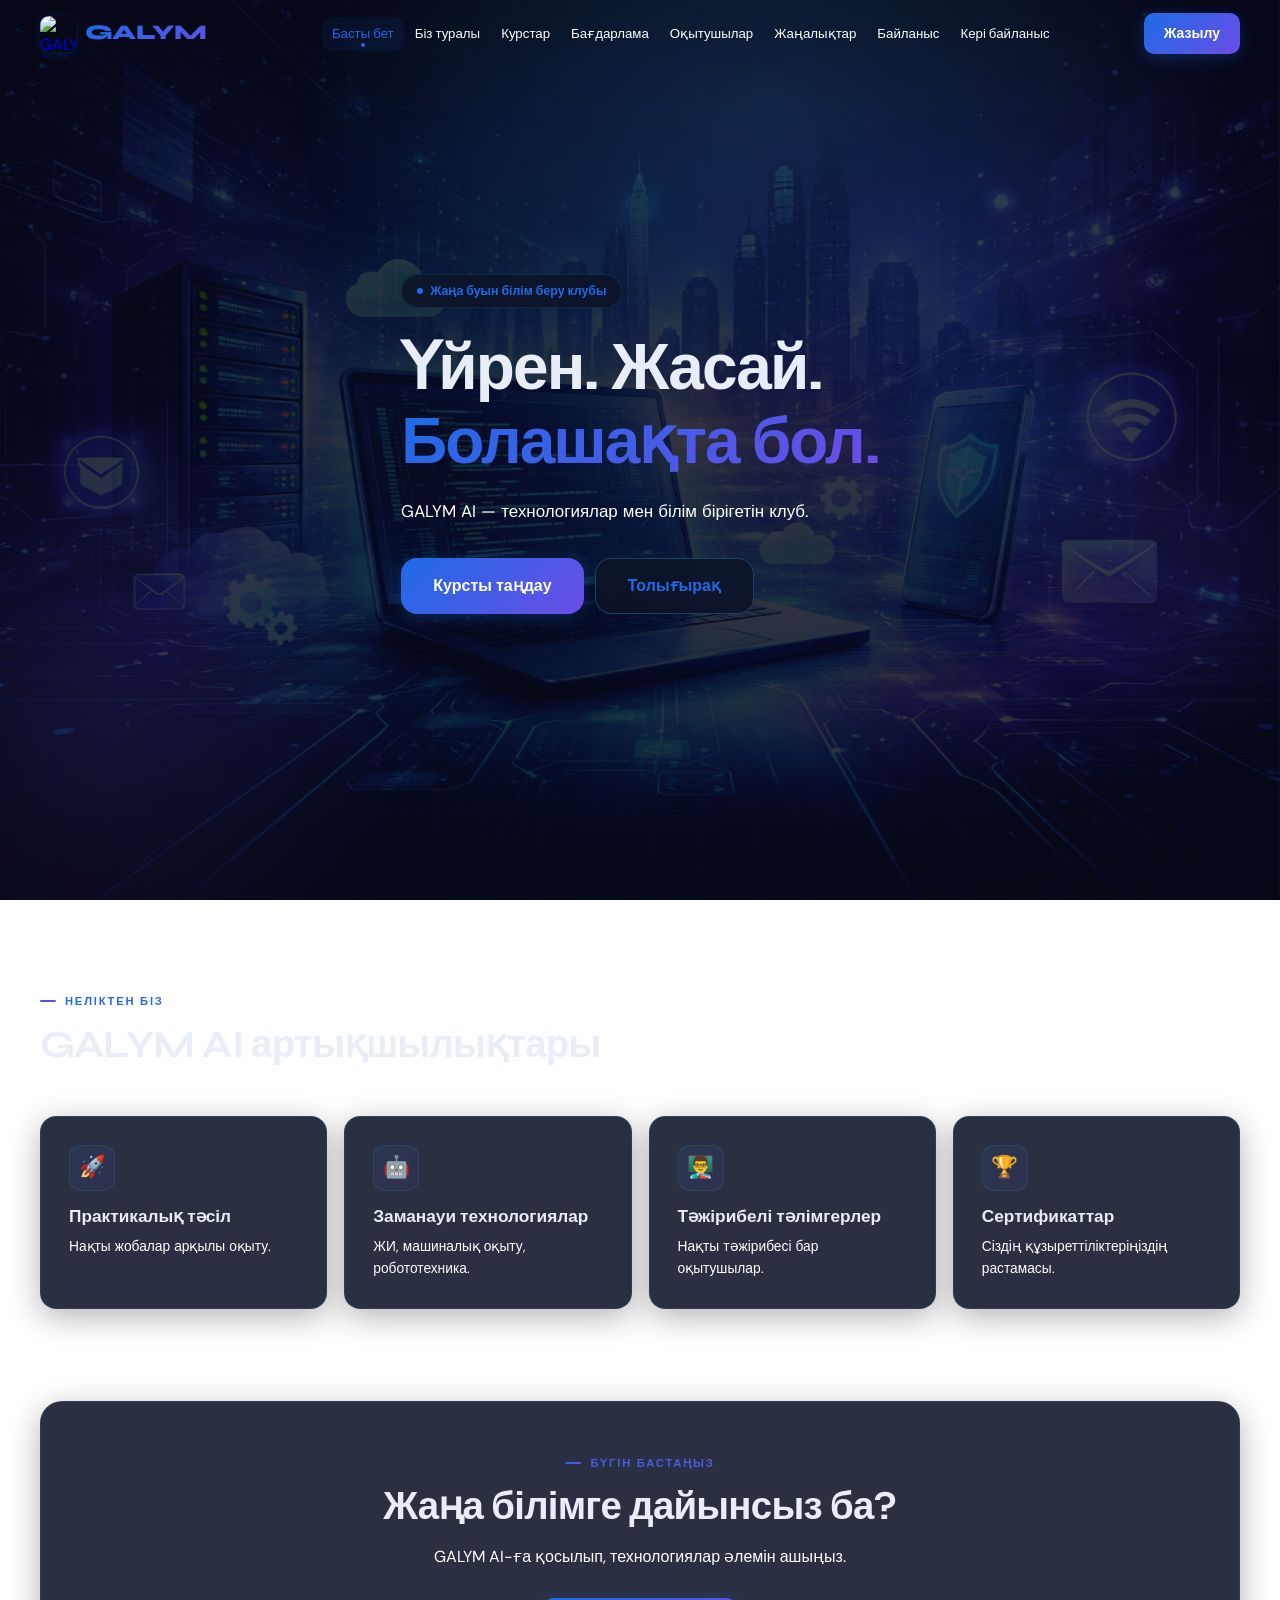
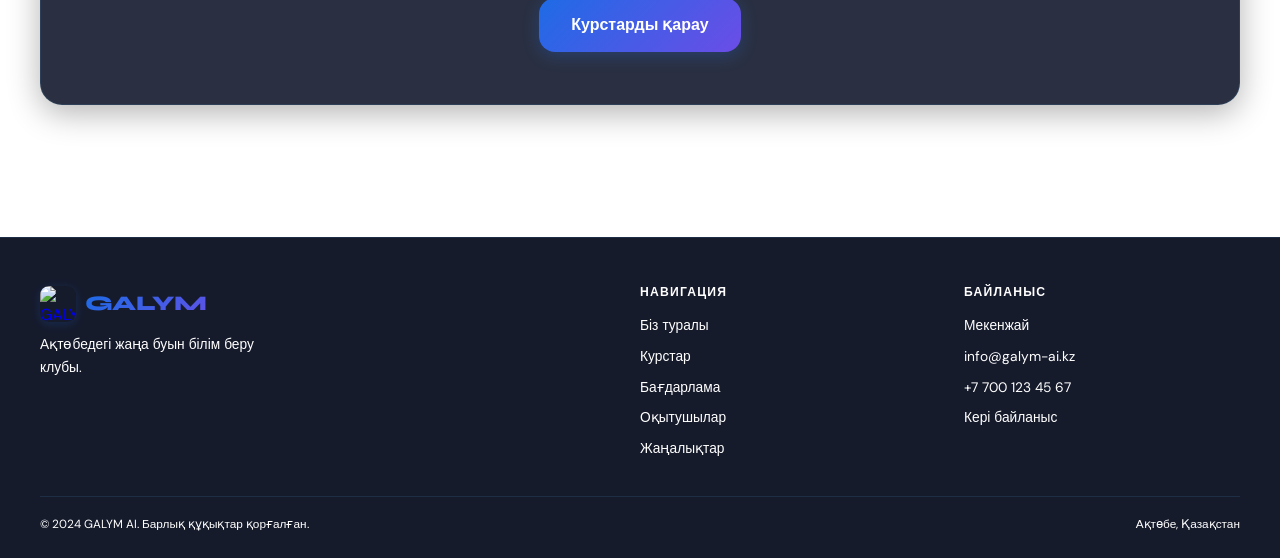
==== index.html @ 1f2f8f8c "initial commit" ====
<!DOCTYPE html>
<html lang="kz">
<head>
  <meta charset="UTF-8">
  <meta name="viewport" content="width=device-width, initial-scale=1.0">
  <title>GALYM AI — Басты бет</title>
  <link rel="preconnect" href="https://fonts.googleapis.com">
  <link rel="preconnect" href="https://fonts.gstatic.com" crossorigin>
  

<style>
@import url('https://fonts.googleapis.com/css2?family=Syne:wght@400;600;700;800&family=DM+Sans:ital,wght@0,300;0,400;0,500;1,300&display=swap');

/* ── АЙНЫМАЛЫЛАР ── */
:root {
  --blue:    #1E6BE6;
  --violet:  #6B4DE6;
  --sky:     #4AB5F5;
  --grad:    linear-gradient(135deg, #1E6BE6 0%, #6B4DE6 100%);
  --grad-r:  linear-gradient(135deg, #6B4DE6 0%, #1E6BE6 100%);
  --grad-soft: linear-gradient(135deg, rgba(30,107,230,0.09), rgba(107,77,230,0.07));
  --glow:    rgba(30,107,230,0.10);
  --bg-overlay:     rgba(5,8,22,0.82);
  --surface:        rgba(13,20,40,0.88);
  --surface-hover:  rgba(18,28,55,0.96);
  --surface-strong: rgba(15,23,46,0.95);
  --border:         rgba(74,181,245,0.12);
  --border-strong:  rgba(74,181,245,0.28);
  --text:           #E8EDF8;
  --text-muted:     #ffffff;
  --text-light:     #4A5A80;
  --shadow-card:    0 8px 32px rgba(0,0,0,0.30);
  --shadow-hover:   0 20px 56px rgba(0,0,0,0.45);
  --header-bg:      rgba(5,10,28,0.85);
  --footer-bg:      rgba(5,10,28,0.93);
  --input-bg:       rgba(10,16,38,0.80);
  --mobile-nav-bg:  #060d20;
  --font-display: 'Syne', sans-serif;
  --font-body:    'DM Sans', sans-serif;
  --radius:   16px;
  --radius-sm:10px;
  --transition: 0.28s cubic-bezier(0.4,0,0.2,1);
}

/* ── RESET ── */
*, *::before, *::after { box-sizing:border-box; margin:0; padding:0; }
html { scroll-behavior:smooth; }
body { font-family:var(--font-body); color:var(--text); line-height:1.65; overflow-x:hidden; min-height:100vh; }
::-webkit-scrollbar { width:4px; }
::-webkit-scrollbar-track { background:transparent; }
::-webkit-scrollbar-thumb { background:var(--grad); border-radius:2px; }

/* ── ФОНДЫҚ СУРЕТ ── */
.site-bg { position:fixed; inset:0; z-index:-2; background-size:cover; background-position:center; background-repeat:no-repeat; background-attachment:fixed; }
.site-bg-overlay { position:fixed; inset:0; z-index:-1; background:var(--bg-overlay); }
@media(max-width:768px){ .site-bg { background-attachment:scroll; } }

/* ── HEADER ── */
header { position:fixed; top:0; left:0; right:0; z-index:1000; padding:13px 0; transition:var(--transition); }
header.scrolled { background:var(--header-bg); backdrop-filter:blur(22px); -webkit-backdrop-filter:blur(22px); border-bottom:1px solid var(--border); box-shadow:0 2px 20px rgba(0,0,0,0.08); padding:9px 0; }
.header-inner { max-width:1280px; margin:0 auto; padding:0 40px; display:flex; align-items:center; justify-content:space-between; gap:14px; }
.logo { display:flex; align-items:center; gap:9px; text-decoration:none; flex-shrink:0; }
.logo-img { width:36px; height:36px; border-radius:9px; object-fit:cover; box-shadow:0 2px 10px rgba(30,107,230,0.20); }
.logo-text { font-family:var(--font-display); font-size:1.3rem; font-weight:800; letter-spacing:-0.03em; background:var(--grad); -webkit-background-clip:text; -webkit-text-fill-color:transparent; background-clip:text; line-height:1; }
.logo-text span { opacity:0.7; }
nav { display:flex; align-items:center; gap:1px; }
nav a { color:var(--text-muted); text-decoration:none; font-size:0.83rem; font-weight:500; padding:6px 10px; border-radius:var(--radius-sm); transition:var(--transition); white-space:nowrap; position:relative; }
nav a:hover { color:var(--blue); background:var(--glow); }
nav a.active { color:var(--blue); background:rgba(30,107,230,0.08); }
nav a.active::after { content:''; position:absolute; bottom:4px; left:50%; transform:translateX(-50%); width:4px; height:4px; border-radius:50%; background:var(--blue); }
.header-controls { display:flex; align-items:center; gap:9px; flex-shrink:0; }

/* ── БАТЫРМАЛАР ── */
.btn { display:inline-flex; align-items:center; gap:6px; padding:9px 20px; border-radius:var(--radius-sm); font-family:var(--font-body); font-size:0.875rem; font-weight:600; text-decoration:none; cursor:pointer; border:none; transition:var(--transition); }
.btn-primary { background:var(--grad); color:#fff; box-shadow:0 4px 16px rgba(30,107,230,0.26); }
.btn-primary:hover { background:linear-gradient(135deg,#1a5fd4,#5c3fd4); transform:translateY(-2px); box-shadow:0 8px 28px rgba(30,107,230,0.34); }
.btn-outline { background:var(--surface); color:var(--blue); border:1.5px solid var(--border-strong); backdrop-filter:blur(8px); }
.btn-outline:hover { background:var(--glow); transform:translateY(-2px); border-color:var(--blue); }
.btn-large { padding:14px 32px; font-size:1rem; border-radius:var(--radius); }

/* ── BURGER ── */
.burger { display:none; flex-direction:column; gap:5px; cursor:pointer; padding:4px; background:none; border:none; }
.burger span { display:block; width:24px; height:2px; background:var(--text); border-radius:2px; transition:var(--transition); }
.burger.open span:nth-child(1) { transform:translateY(7px) rotate(45deg); }
.burger.open span:nth-child(2) { opacity:0; transform:scaleX(0); }
.burger.open span:nth-child(3) { transform:translateY(-7px) rotate(-45deg); }
.mobile-nav { display:none; position:fixed; inset:0; background:var(--mobile-nav-bg); z-index:999; flex-direction:column; align-items:center; justify-content:center; gap:5px; transform:translateX(100%); transition:transform 0.4s cubic-bezier(0.4,0,0.2,1); }
.mobile-nav.open { transform:translateX(0); }
.mobile-nav a { font-family:var(--font-display); font-size:1.8rem; font-weight:700; color:var(--text-muted); text-decoration:none; padding:6px 0; transition:color 0.2s; }
.mobile-nav a:hover { color:var(--blue); }

/* ── LAYOUT ── */
section { padding:92px 0; }
.container { max-width:1280px; margin:0 auto; padding:0 40px; }
.section-label { font-size:0.70rem; font-weight:700; letter-spacing:0.16em; text-transform:uppercase; background:var(--grad); -webkit-background-clip:text; -webkit-text-fill-color:transparent; background-clip:text; margin-bottom:13px; display:flex; align-items:center; gap:9px; }
.section-label::before { content:''; display:block; width:16px; height:2px; background:var(--grad); border-radius:1px; flex-shrink:0; -webkit-text-fill-color:initial; }
h1,h2,h3,h4 { font-family:var(--font-display); font-weight:700; line-height:1.15; color:var(--text); }
h1 { font-size:clamp(2.2rem,5vw,4.4rem); letter-spacing:-0.03em; }
h2 { font-size:clamp(1.65rem,3vw,2.6rem); letter-spacing:-0.02em; }
h3 { font-size:1.28rem; }
h4 { font-size:1.02rem; }
.text-accent { background:var(--grad); -webkit-background-clip:text; -webkit-text-fill-color:transparent; background-clip:text; }

/* ── PAGE HERO (ішкі беттер) ── */
.page-hero { padding:130px 0 64px; position:relative; overflow:hidden; }
.page-hero-bg { position:absolute; inset:0; background:radial-gradient(ellipse 60% 60% at 50% 0%,rgba(30,107,230,0.06) 0%,transparent 70%); }
.page-hero h1 { font-size:clamp(1.8rem,3.6vw,3rem); margin-bottom:11px; }
.page-hero p { color:var(--text-muted); max-width:540px; font-size:0.98rem; }

/* ── CTA БЛОГЫ ── */
.cta-block { background:var(--surface); border:1px solid var(--border); border-radius:22px; padding:52px; text-align:center; backdrop-filter:blur(10px); box-shadow:var(--shadow-card); }

/* ── FOOTER ── */
footer { background:var(--footer-bg); border-top:1px solid var(--border); padding:48px 0 24px; margin-top:40px; backdrop-filter:blur(12px); }
.footer-inner { display:grid; grid-template-columns:2fr 1fr 1fr; gap:48px; margin-bottom:28px; }
.footer-brand p { color:var(--text-muted); font-size:0.86rem; margin-top:11px; max-width:240px; }
.footer-col h4 { font-size:0.76rem; font-weight:700; text-transform:uppercase; letter-spacing:0.10em; margin-bottom:14px; color:var(--text-muted); }
.footer-col a { display:block; color:var(--text-muted); text-decoration:none; font-size:0.86rem; margin-bottom:8px; transition:color 0.2s; }
.footer-col a:hover { color:var(--blue); }
.footer-bottom { border-top:1px solid var(--border); padding-top:18px; display:flex; justify-content:space-between; align-items:center; color:var(--text-muted); font-size:0.74rem; }

/* ── REVEAL АНИМАЦИЯ ── */
.reveal { opacity:0; transform:translateY(24px); transition:opacity 0.60s ease, transform 0.60s ease; }
.reveal.visible { opacity:1; transform:translateY(0); }
.reveal-delay-1 { transition-delay:0.10s; }
.reveal-delay-2 { transition-delay:0.20s; }
.reveal-delay-3 { transition-delay:0.30s; }

/* ── MODAL (галерея + бейне) ── */
.gallery-overlay { display:none; position:fixed; inset:0; z-index:2000; background:rgba(0,0,0,0.78); backdrop-filter:blur(6px); align-items:center; justify-content:center; padding:16px; }
.gallery-overlay.open { display:flex; animation:fadeIn 0.22s ease both; }
@keyframes fadeIn { from{opacity:0}to{opacity:1} }
.gallery-modal { background:var(--surface-strong); border:1px solid var(--border); border-radius:22px; box-shadow:0 32px 100px rgba(0,0,0,0.35); width:100%; max-width:880px; max-height:90vh; overflow:hidden; display:flex; flex-direction:column; animation:slideUp 0.28s cubic-bezier(0.4,0,0.2,1) both; }
@keyframes slideUp { from{transform:translateY(35px);opacity:0}to{transform:translateY(0);opacity:1} }
.gallery-header { padding:22px 26px 16px; border-bottom:1px solid var(--border); display:flex; align-items:flex-start; justify-content:space-between; gap:14px; flex-shrink:0; }
.gallery-date { font-size:0.74rem; color:var(--blue); font-weight:600; margin-bottom:4px; }
.gallery-header h2 { font-size:1.25rem; margin-bottom:6px; }
.gallery-header p { color:var(--text-muted); font-size:0.86rem; max-width:560px; line-height:1.5; }
.gallery-close { width:34px; height:34px; border-radius:9px; background:var(--surface); border:1px solid var(--border); cursor:pointer; display:flex; align-items:center; justify-content:center; color:var(--text-muted); font-size:1.1rem; flex-shrink:0; transition:var(--transition); }
.gallery-close:hover { background:var(--glow); color:var(--text); }
.gallery-body { overflow-y:auto; padding:20px 26px 26px; flex:1; }
.gallery-main-photo { width:100%; aspect-ratio:16/9; border-radius:12px; overflow:hidden; margin-bottom:12px; background:var(--surface); border:1px solid var(--border); }
.gallery-main-photo img { width:100%; height:100%; object-fit:cover; display:block; }
.gallery-nav { display:flex; align-items:center; justify-content:center; gap:10px; margin:10px 0 14px; }
.gallery-nav-btn { width:36px; height:36px; border-radius:50%; background:var(--surface); border:1px solid var(--border); cursor:pointer; display:flex; align-items:center; justify-content:center; color:var(--text-muted); transition:var(--transition); }
.gallery-nav-btn:hover { background:var(--glow); border-color:var(--blue); color:var(--blue); }
.gallery-nav-btn svg { width:14px; height:14px; }
.gallery-count { text-align:center; font-size:0.75rem; color:var(--text-muted); }
.gallery-thumbs { display:grid; grid-template-columns:repeat(auto-fill,minmax(105px,1fr)); gap:7px; }
.gallery-thumb { aspect-ratio:4/3; border-radius:9px; overflow:hidden; cursor:pointer; border:2px solid transparent; transition:var(--transition); }
.gallery-thumb img { width:100%; height:100%; object-fit:cover; display:block; }
.gallery-thumb:hover,.gallery-thumb.active { border-color:var(--blue); }
.video-player-overlay { display:none; position:fixed; inset:0; z-index:3000; background:rgba(0,0,0,0.92); align-items:center; justify-content:center; padding:20px; }
.video-player-overlay.open { display:flex; animation:fadeIn 0.2s ease both; }
.video-player-modal { width:100%; max-width:960px; background:#000; border-radius:18px; overflow:hidden; box-shadow:0 40px 120px rgba(0,0,0,0.8); }
.video-player-top { display:flex; align-items:center; justify-content:space-between; padding:12px 16px; background:rgba(255,255,255,0.06); border-bottom:1px solid rgba(255,255,255,0.08); }
.video-player-top span { color:rgba(255,255,255,0.6); font-size:.82rem; }
.video-player-close { width:32px; height:32px; border-radius:8px; background:rgba(255,255,255,0.10); border:none; cursor:pointer; display:flex; align-items:center; justify-content:center; color:rgba(255,255,255,0.7); font-size:1.1rem; transition:background 0.2s; }
.video-player-close:hover { background:rgba(255,255,255,0.20); color:#fff; }
.video-player-frame { position:relative; width:100%; padding-bottom:56.25%; background:#000; }
.video-player-frame iframe { position:absolute; inset:0; width:100%; height:100%; border:none; }

/* ── RESPONSIVE ── */
@media(max-width:1024px){
  .footer-inner { grid-template-columns:1fr 1fr; }
}
@media(max-width:768px){
  .container { padding:0 18px; }
  .header-inner { padding:0 18px; }
  nav,.header-cta,.header-controls { display:none; }
  .burger { display:flex; }
  .mobile-nav { display:flex; }
  section { padding:52px 0; }
  .page-hero { padding:92px 0 48px; }
  .footer-inner { grid-template-columns:1fr; gap:24px; }
  .footer-bottom { flex-direction:column; gap:5px; text-align:center; }
  .gallery-thumbs { grid-template-columns:repeat(auto-fill,minmax(78px,1fr)); }
  .gallery-header { padding:16px; }
  .gallery-body { padding:14px 16px 18px; }
}
</style>
<style>
/* ── HERO ── */
.hero { min-height:100vh; display:flex; align-items:center; position:relative; overflow:hidden; padding-top:80px; }
.hero-bg { position:absolute; inset:0; background:radial-gradient(ellipse 65% 55% at 60% 12%,rgba(74,181,245,0.16) 0%,transparent 58%),radial-gradient(ellipse 45% 65% at 8% 80%,rgba(107,77,230,0.12) 0%,transparent 58%); }
.hero-grid { position:absolute; inset:0; background-image:linear-gradient(rgba(30,107,230,0.033) 1px,transparent 1px),linear-gradient(90deg,rgba(30,107,230,0.033) 1px,transparent 1px); background-size:54px 54px; mask-image:radial-gradient(ellipse 90% 90% at 50% 50%,black 40%,transparent 100%); }
.hero-content { position:relative; z-index:1; max-width:700px; }
.hero-badge { display:inline-flex; align-items:center; gap:7px; padding:6px 15px; background:var(--surface); border:1.5px solid var(--border); border-radius:100px; font-size:0.77rem; font-weight:600; color:var(--blue); margin-bottom:24px; backdrop-filter:blur(8px); }
.hero-badge-dot { width:6px; height:6px; background:var(--blue); border-radius:50%; animation:pulse 1.8s ease-in-out infinite; }
@keyframes pulse { 0%,100%{transform:scale(1);opacity:1;}50%{transform:scale(1.4);opacity:0.6;} }
.hero h1 { margin-bottom:18px; }
.hero h1 .line { display:block; }
.hero p { font-size:1.06rem; color:var(--text-muted); max-width:500px; margin-bottom:32px; }
.hero-buttons { display:flex; gap:11px; flex-wrap:wrap; }
.hero-orbs { position:absolute; right:-40px; top:50%; transform:translateY(-50%); width:500px; height:500px; pointer-events:none; }
.orb { position:absolute; border-radius:50%; filter:blur(72px); animation:float 9s ease-in-out infinite; }
.orb-1 { width:250px; height:250px; background:rgba(30,107,230,0.12); top:8%; left:6%; }
.orb-2 { width:185px; height:185px; background:rgba(107,77,230,0.14); bottom:8%; right:8%; animation-delay:-3s; }
.orb-3 { width:125px; height:125px; background:rgba(74,181,245,0.14); top:45%; left:35%; animation-delay:-6s; }
@keyframes float { 0%,100%{transform:translateY(0) scale(1);}33%{transform:translateY(-25px) scale(1.04);}66%{transform:translateY(15px) scale(0.97);} }

/* ── АРТЫҚШЫЛЫҚТАР КАРТОЧКАЛАРЫ ── */
.features-grid { display:grid; grid-template-columns:repeat(auto-fit,minmax(255px,1fr)); gap:17px; margin-top:48px; }
.feature-card { background:var(--surface); border:1px solid var(--border); border-radius:var(--radius); box-shadow:var(--shadow-card); backdrop-filter:blur(10px); padding:28px; transition:var(--transition); }
.feature-card:hover { background:var(--surface-hover); box-shadow:var(--shadow-hover); transform:translateY(-5px); border-color:var(--border-strong); }
.feature-icon { width:46px; height:46px; background:var(--grad-soft); border:1px solid var(--border); border-radius:12px; display:flex; align-items:center; justify-content:center; font-size:1.35rem; margin-bottom:16px; }
.feature-card h3 { margin-bottom:8px; font-size:1.08rem; }
.feature-card p { color:var(--text-muted); font-size:0.86rem; }

@media(max-width:768px){
  .features-grid { grid-template-columns:1fr; }
}
</style>
  
</head>
<body>
<div class="site-bg"></div>
<div class="site-bg-overlay"></div>
<!-- ВИДЕО ОЙНАТҚЫШ -->
<div class="video-player-overlay" id="videoPlayerOverlay">
  <div class="video-player-modal">
    <div class="video-player-top">
      <span>GALYM AI — бейне</span>
      <button class="video-player-close" id="videoPlayerClose">✕</button>
    </div>
    <div class="video-player-frame">
      <iframe id="videoIframe" src="" allow="accelerometer;autoplay;clipboard-write;encrypted-media;gyroscope;picture-in-picture" allowfullscreen></iframe>
    </div>
  </div>
</div>
<!-- ГАЛЕРЕЯ МОДАЛЫ -->
<div class="gallery-overlay" id="galleryOverlay">
  <div class="gallery-modal">
    <div class="gallery-header">
      <div class="gallery-header-text">
        <div class="gallery-date" id="galleryDate"></div>
        <h2 id="galleryTitle"></h2>
        <p id="galleryText"></p>
      </div>
      <button class="gallery-close" id="galleryCloseBtn">✕</button>
    </div>
    <div class="gallery-body">
      <div id="galleryVideos"></div>
      <div id="galleryPhotoSection">
        <div class="gallery-main-photo"><img id="galleryMainImg" src="" alt=""></div>
        <div class="gallery-nav">
          <button class="gallery-nav-btn" id="galleryPrevBtn"><svg viewBox="0 0 24 24" fill="none" stroke="currentColor" stroke-width="2.5" stroke-linecap="round" stroke-linejoin="round"><polyline points="15 18 9 12 15 6"/></svg></button>
          <span class="gallery-count" id="galleryCount"></span>
          <button class="gallery-nav-btn" id="galleryNextBtn"><svg viewBox="0 0 24 24" fill="none" stroke="currentColor" stroke-width="2.5" stroke-linecap="round" stroke-linejoin="round"><polyline points="9 18 15 12 9 6"/></svg></button>
        </div>
        <div class="gallery-thumbs" id="galleryThumbs"></div>
      </div>
    </div>
  </div>
</div>
<header>
  <div class="header-inner">
    <a href="index.html" class="logo">
      <img src="logo.jpg" alt="GALYM AI" class="logo-img">
      <span class="logo-text">GALYM<span>AI</span></span>
    </a>
    <nav>
      <a href="index.html">Басты бет</a>
      <a href="about.html">Біз туралы</a>
      <a href="courses.html">Курстар</a>
      <a href="program.html">Бағдарлама</a>
      <a href="teachers.html">Оқытушылар</a>
      <a href="news.html">Жаңалықтар</a>
      <a href="contacts.html">Байланыс</a>
      <a href="#" onclick="openFeedbackForm(event)">Кері байланыс</a>
    </nav>
    <div class="header-controls">
      <a href="courses.html" class="btn btn-primary header-cta">Жазылу</a>
    </div>
    <button class="burger" aria-label="Мәзір"><span></span><span></span><span></span></button>
  </div>
</header>
<div class="mobile-nav">
  <a href="index.html">Басты бет</a>
  <a href="about.html">Біз туралы</a>
  <a href="courses.html">Курстар</a>
  <a href="program.html">Бағдарлама</a>
  <a href="teachers.html">Оқытушылар</a>
  <a href="news.html">Жаңалықтар</a>
  <a href="contacts.html">Байланыс</a>
  <a href="#" onclick="openFeedbackForm(event)">Кері байланыс</a>
</div>

<section class="hero">
  <div class="hero-bg"></div>
  <div class="hero-grid"></div>
  <div class="hero-orbs">
    <div class="orb orb-1"></div>
    <div class="orb orb-2"></div>
    <div class="orb orb-3"></div>
  </div>
  <div class="container">
    <div class="hero-content">
      <div class="hero-badge">
        <span class="hero-badge-dot"></span>
        Жаңа буын білім беру клубы
      </div>
      <h1>
        <span class="line">Үйрен. Жасай.</span>
        <span class="line"><span class="text-accent">Болашақта бол.</span></span>
      </h1>
      <p>GALYM AI — технологиялар мен білім бірігетін клуб.</p>
      <div class="hero-buttons">
        <a href="courses.html" class="btn btn-primary btn-large">Курсты таңдау</a>
        <a href="about.html"   class="btn btn-outline btn-large">Толығырақ</a>
      </div>
    </div>
  </div>
</section>

<section>
  <div class="container">
    <div class="section-label">Неліктен біз</div>
    <h2>GALYM AI артықшылықтары</h2>
    <div class="features-grid">
      <div class="feature-card reveal">
        <div class="feature-icon">🚀</div>
        <h3>Практикалық тәсіл</h3>
        <p>Нақты жобалар арқылы оқыту.</p>
      </div>
      <div class="feature-card reveal reveal-delay-1">
        <div class="feature-icon">🤖</div>
        <h3>Заманауи технологиялар</h3>
        <p>ЖИ, машиналық оқыту, робототехника.</p>
      </div>
      <div class="feature-card reveal reveal-delay-2">
        <div class="feature-icon">👨‍🏫</div>
        <h3>Тәжірибелі тәлімгерлер</h3>
        <p>Нақты тәжірибесі бар оқытушылар.</p>
      </div>
      <div class="feature-card reveal reveal-delay-3">
        <div class="feature-icon">🏆</div>
        <h3>Сертификаттар</h3>
        <p>Сіздің құзыреттіліктеріңіздің растамасы.</p>
      </div>
    </div>
  </div>
</section>

<section style="padding-top:0">
  <div class="container">
    <div class="cta-block reveal" style="text-align:center">
      <div class="section-label" style="justify-content:center">Бүгін бастаңыз</div>
      <h2 style="margin-bottom:14px">Жаңа білімге дайынсыз ба?</h2>
      <p style="color:var(--text-muted);max-width:480px;margin:0 auto 28px">GALYM AI-ға қосылып, технологиялар әлемін ашыңыз.</p>
      <a href="courses.html" class="btn btn-primary btn-large">Курстарды қарау</a>
    </div>
  </div>
</section>
<footer>
  <div class="container">
    <div class="footer-inner">
      <div class="footer-brand">
        <a href="index.html" class="logo">
          <img src="logo.jpg" alt="GALYM AI" class="logo-img">
          <span class="logo-text">GALYM<span>AI</span></span>
        </a>
        <p>Ақтөбедегі жаңа буын білім беру клубы.</p>
      </div>
      <div class="footer-col">
        <h4>Навигация</h4>
        <a href="about.html">Біз туралы</a>
        <a href="courses.html">Курстар</a>
        <a href="program.html">Бағдарлама</a>
        <a href="teachers.html">Оқытушылар</a>
        <a href="news.html">Жаңалықтар</a>
      </div>
      <div class="footer-col">
        <h4>Байланыс</h4>
        <a href="contacts.html">Мекенжай</a>
        <a href="mailto:info@galym-ai.kz">info@galym-ai.kz</a>
        <a href="tel:+77001234567">+7 700 123 45 67</a>
        <a href="#" onclick="openFeedbackForm(event)">Кері байланыс</a>
      </div>
    </div>
    <div class="footer-bottom">
      <span>© 2024 GALYM AI. Барлық құқықтар қорғалған.</span>
      <span>Ақтөбе, Қазақстан</span>
    </div>
  </div>
</footer>

<script>
// ── HEADER SCROLL ──
window.addEventListener('scroll', () => {
  document.querySelector('header')?.classList.toggle('scrolled', window.scrollY > 40);
});

// ── BURGER MENU ──
document.addEventListener('DOMContentLoaded', () => {
  const burger = document.querySelector('.burger');
  const mobileNav = document.querySelector('.mobile-nav');
  burger?.addEventListener('click', () => {
    burger.classList.toggle('open');
    mobileNav?.classList.toggle('open');
  });
  mobileNav?.querySelectorAll('a').forEach(a => {
    a.addEventListener('click', () => {
      burger?.classList.remove('open');
      mobileNav?.classList.remove('open');
    });
  });

  // Active nav link
  const page = location.pathname.split('/').pop() || 'index.html';
  document.querySelectorAll('nav a, .mobile-nav a').forEach(a => {
    if (a.getAttribute('href') === page) a.classList.add('active');
  });

  // Scroll reveal
  const obs = new IntersectionObserver(entries => {
    entries.forEach(e => { if(e.isIntersecting) e.target.classList.add('visible'); });
  }, { threshold: 0.09 });
  document.querySelectorAll('.reveal').forEach(el => obs.observe(el));

  // Background image
  const bg = document.querySelector('.site-bg');
  if (bg) {
    const img = new Image();
    img.src = 'bg.png';
    img.onload = () => bg.style.backgroundImage = "url('bg.png')";
  }

  // Gallery close
  const go = document.getElementById('galleryOverlay');
  if (go) {
    go.addEventListener('click', e => { if(e.target===go) closeGallery(); });
    document.getElementById('galleryCloseBtn')?.addEventListener('click', closeGallery);
    document.getElementById('galleryPrevBtn')?.addEventListener('click', () => moveGallery(-1));
    document.getElementById('galleryNextBtn')?.addEventListener('click', () => moveGallery(1));
  }

  // Video player close
  document.getElementById('videoPlayerClose')?.addEventListener('click', closeVideo);
  document.getElementById('videoPlayerOverlay')?.addEventListener('click', e => {
    if(e.target===document.getElementById('videoPlayerOverlay')) closeVideo();
  });

  document.addEventListener('keydown', e => {
    if(e.key==='Escape'){ closeGallery(); closeVideo(); }
    if(e.key==='ArrowLeft')  moveGallery(-1);
    if(e.key==='ArrowRight') moveGallery(1);
  });
});

// ── FEEDBACK FORM ──
function openFeedbackForm(e) {
  if(e) e.preventDefault();
  // ← МУНДАй Google Forms сілтемесін қойыңыз
  window.open('https://forms.google.com/example', '_blank');
}

// ── GALLERY ──
let _photos = [], _idx = 0;
function openGallery(photos, title, date, text) {
  _photos = photos || []; _idx = 0;
  document.getElementById('galleryDate').textContent  = date  || '';
  document.getElementById('galleryTitle').textContent = title || '';
  document.getElementById('galleryText').textContent  = text  || '';
  const thumbs = document.getElementById('galleryThumbs');
  if (thumbs) {
    thumbs.innerHTML = _photos.map((src,i) =>
      `<div class="gallery-thumb${i===0?' active':''}" data-i ct="${i}" onclick="setPhoto(${i})">
         <img src="${src}" alt="" loading="lazy">
       </div>`
    ).join('');
  }
  const vs = document.getElementById('galleryVideos');
  if(vs) { vs.innerHTML=''; vs.style.display='none'; }
  const ps = document.getElementById('galleryPhotoSection');
  if(ps) ps.style.display = _photos.length ? 'block' : 'none';
  if(_photos.length) showPhoto(0);
  document.getElementById('galleryOverlay')?.classList.add('open');
  document.body.style.overflow = 'hidden';
}
function closeGallery() {
  document.getElementById('galleryOverlay')?.classList.remove('open');
  document.body.style.overflow = '';
}
function setPhoto(i) {
  _idx = (i + _photos.length) % _photos.length;
  showPhoto(_idx);
}
function moveGallery(dir) { setPhoto(_idx + dir); }
function showPhoto(i) {
  const img = document.getElementById('galleryMainImg');
  if(img) { img.style.opacity='0'; img.src=_photos[i]; img.onload=()=>img.style.opacity='1'; img.style.transition='opacity 0.25s'; }
  const cnt = document.getElementById('galleryCount');
  if(cnt) cnt.textContent = `${i+1} / ${_photos.length}`;
  document.querySelectorAll('.gallery-thumb').forEach((t,j)=>t.classList.toggle('active',j===i));
}

// ── VIDEO PLAYER ──
function openVideoPlayer(url) {
  const iframe = document.getElementById('videoIframe');
  if(!iframe) return;
  let embed = url.replace('watch?v=','embed/').replace('youtu.be/','www.youtube.com/embed/');
  if(!embed.includes('youtube.com/embed/')) embed = url;
  iframe.src = embed + (embed.includes('?')?'&':'?') + 'autoplay=1&rel=0';
  document.getElementById('videoPlayerOverlay')?.classList.add('open');
  document.body.style.overflow='hidden';
}
function closeVideo() {
  document.getElementById('videoPlayerOverlay')?.classList.remove('open');
  const f = document.getElementById('videoIframe'); if(f) f.src='';
  document.body.style.overflow='';
}
</script>
</body>
</html>
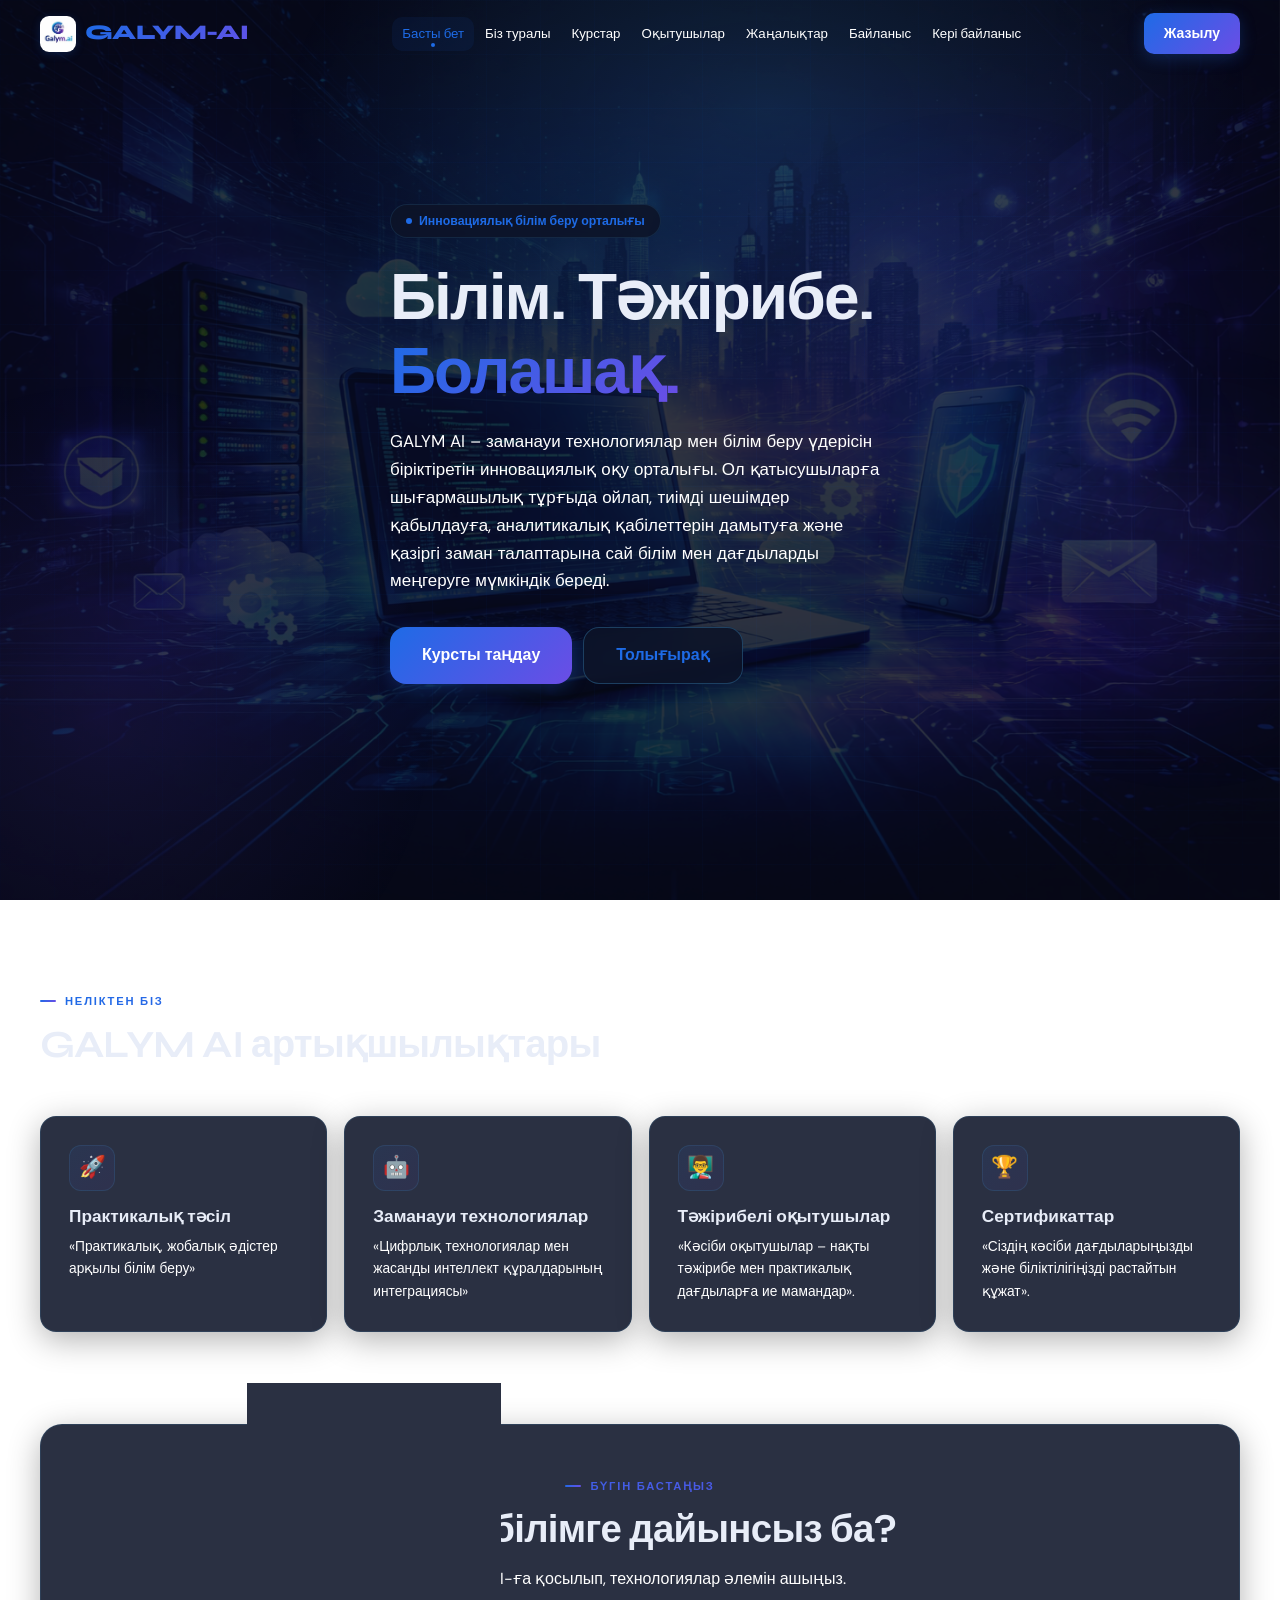
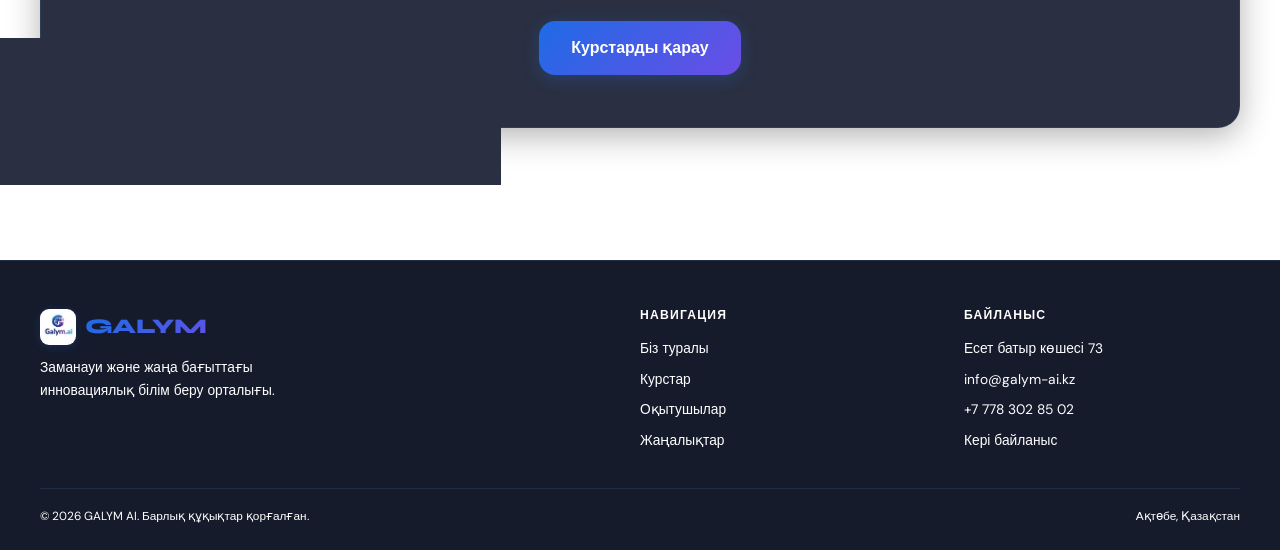
==== commit 2299227d: "prefinal version" ====
--- a/index.html
+++ b/index.html
@@ -257,20 +257,19 @@
   <div class="header-inner">
     <a href="index.html" class="logo">
       <img src="logo.jpg" alt="GALYM AI" class="logo-img">
-      <span class="logo-text">GALYM<span>AI</span></span>
+      <span class="logo-text">GALYM-AI<span>AI</span></span>
     </a>
     <nav>
       <a href="index.html">Басты бет</a>
       <a href="about.html">Біз туралы</a>
       <a href="courses.html">Курстар</a>
-      <a href="program.html">Бағдарлама</a>
       <a href="teachers.html">Оқытушылар</a>
       <a href="news.html">Жаңалықтар</a>
       <a href="contacts.html">Байланыс</a>
-      <a href="#" onclick="openFeedbackForm(event)">Кері байланыс</a>
+      <a href="https://jicako.github.io/baglau">Кері байланыс</a>
     </nav>
     <div class="header-controls">
-      <a href="courses.html" class="btn btn-primary header-cta">Жазылу</a>
+      <a href="https://forms.gle/MmXJq5p6Q1f55JbM8" class="btn btn-primary header-cta">Жазылу</a>
     </div>
     <button class="burger" aria-label="Мәзір"><span></span><span></span><span></span></button>
   </div>
@@ -279,11 +278,10 @@
   <a href="index.html">Басты бет</a>
   <a href="about.html">Біз туралы</a>
   <a href="courses.html">Курстар</a>
-  <a href="program.html">Бағдарлама</a>
   <a href="teachers.html">Оқытушылар</a>
   <a href="news.html">Жаңалықтар</a>
   <a href="contacts.html">Байланыс</a>
-  <a href="#" onclick="openFeedbackForm(event)">Кері байланыс</a>
+  <a href="https://jicako.github.io/baglau">Кері байланыс</a>
 </div>
 
 <section class="hero">
@@ -298,13 +296,13 @@
     <div class="hero-content">
       <div class="hero-badge">
         <span class="hero-badge-dot"></span>
-        Жаңа буын білім беру клубы
+        Инновациялық білім беру орталығы
       </div>
       <h1>
-        <span class="line">Үйрен. Жасай.</span>
-        <span class="line"><span class="text-accent">Болашақта бол.</span></span>
+        <span class="line">Білім. Тәжірибе.</span>
+        <span class="line"><span class="text-accent">Болашақ.</span></span>
       </h1>
-      <p>GALYM AI — технологиялар мен білім бірігетін клуб.</p>
+      <p>GALYM AI – заманауи технологиялар мен білім беру үдерісін біріктіретін инновациялық оқу орталығы. Ол қатысушыларға шығармашылық тұрғыда ойлап, тиімді шешімдер қабылдауға, аналитикалық қабілеттерін дамытуға және қазіргі заман талаптарына сай білім мен дағдыларды меңгеруге мүмкіндік береді.</p>
       <div class="hero-buttons">
         <a href="courses.html" class="btn btn-primary btn-large">Курсты таңдау</a>
         <a href="about.html"   class="btn btn-outline btn-large">Толығырақ</a>
@@ -321,22 +319,22 @@
       <div class="feature-card reveal">
         <div class="feature-icon">🚀</div>
         <h3>Практикалық тәсіл</h3>
-        <p>Нақты жобалар арқылы оқыту.</p>
+        <p>«Практикалық, жобалық әдістер арқылы білім беру»</p>
       </div>
       <div class="feature-card reveal reveal-delay-1">
         <div class="feature-icon">🤖</div>
         <h3>Заманауи технологиялар</h3>
-        <p>ЖИ, машиналық оқыту, робототехника.</p>
+        <p>«Цифрлық технологиялар мен жасанды интеллект құралдарының интеграциясы»</p>
       </div>
       <div class="feature-card reveal reveal-delay-2">
         <div class="feature-icon">👨‍🏫</div>
-        <h3>Тәжірибелі тәлімгерлер</h3>
-        <p>Нақты тәжірибесі бар оқытушылар.</p>
+        <h3>Тәжірибелі оқытушылар</h3>
+        <p>«Кәсіби оқытушылар – нақты тәжірибе мен практикалық дағдыларға ие мамандар».</p>
       </div>
       <div class="feature-card reveal reveal-delay-3">
         <div class="feature-icon">🏆</div>
         <h3>Сертификаттар</h3>
-        <p>Сіздің құзыреттіліктеріңіздің растамасы.</p>
+        <p>«Сіздің кәсіби дағдыларыңызды және біліктілігіңізді растайтын құжат».</p>
       </div>
     </div>
   </div>
@@ -360,31 +358,29 @@
           <img src="logo.jpg" alt="GALYM AI" class="logo-img">
           <span class="logo-text">GALYM<span>AI</span></span>
         </a>
-        <p>Ақтөбедегі жаңа буын білім беру клубы.</p>
+        <p>Заманауи және жаңа бағыттағы инновациялық білім беру орталығы.</p>
       </div>
       <div class="footer-col">
         <h4>Навигация</h4>
         <a href="about.html">Біз туралы</a>
         <a href="courses.html">Курстар</a>
-        <a href="program.html">Бағдарлама</a>
         <a href="teachers.html">Оқытушылар</a>
         <a href="news.html">Жаңалықтар</a>
       </div>
       <div class="footer-col">
         <h4>Байланыс</h4>
-        <a href="contacts.html">Мекенжай</a>
+        <a href="contacts.html">Есет батыр көшесі 73</a>
         <a href="mailto:info@galym-ai.kz">info@galym-ai.kz</a>
-        <a href="tel:+77001234567">+7 700 123 45 67</a>
-        <a href="#" onclick="openFeedbackForm(event)">Кері байланыс</a>
+        <a href="tel:+77001234567">+7 778 302 85 02</a>
+        <a href="https://forms.gle/MmXJq5p6Q1f55JbM8">Кері байланыс</a>
       </div>
     </div>
     <div class="footer-bottom">
-      <span>© 2024 GALYM AI. Барлық құқықтар қорғалған.</span>
+      <span>© 2026 GALYM AI. Барлық құқықтар қорғалған.</span>
       <span>Ақтөбе, Қазақстан</span>
     </div>
   </div>
 </footer>
-
 <script>
 // ── HEADER SCROLL ──
 window.addEventListener('scroll', () => {
